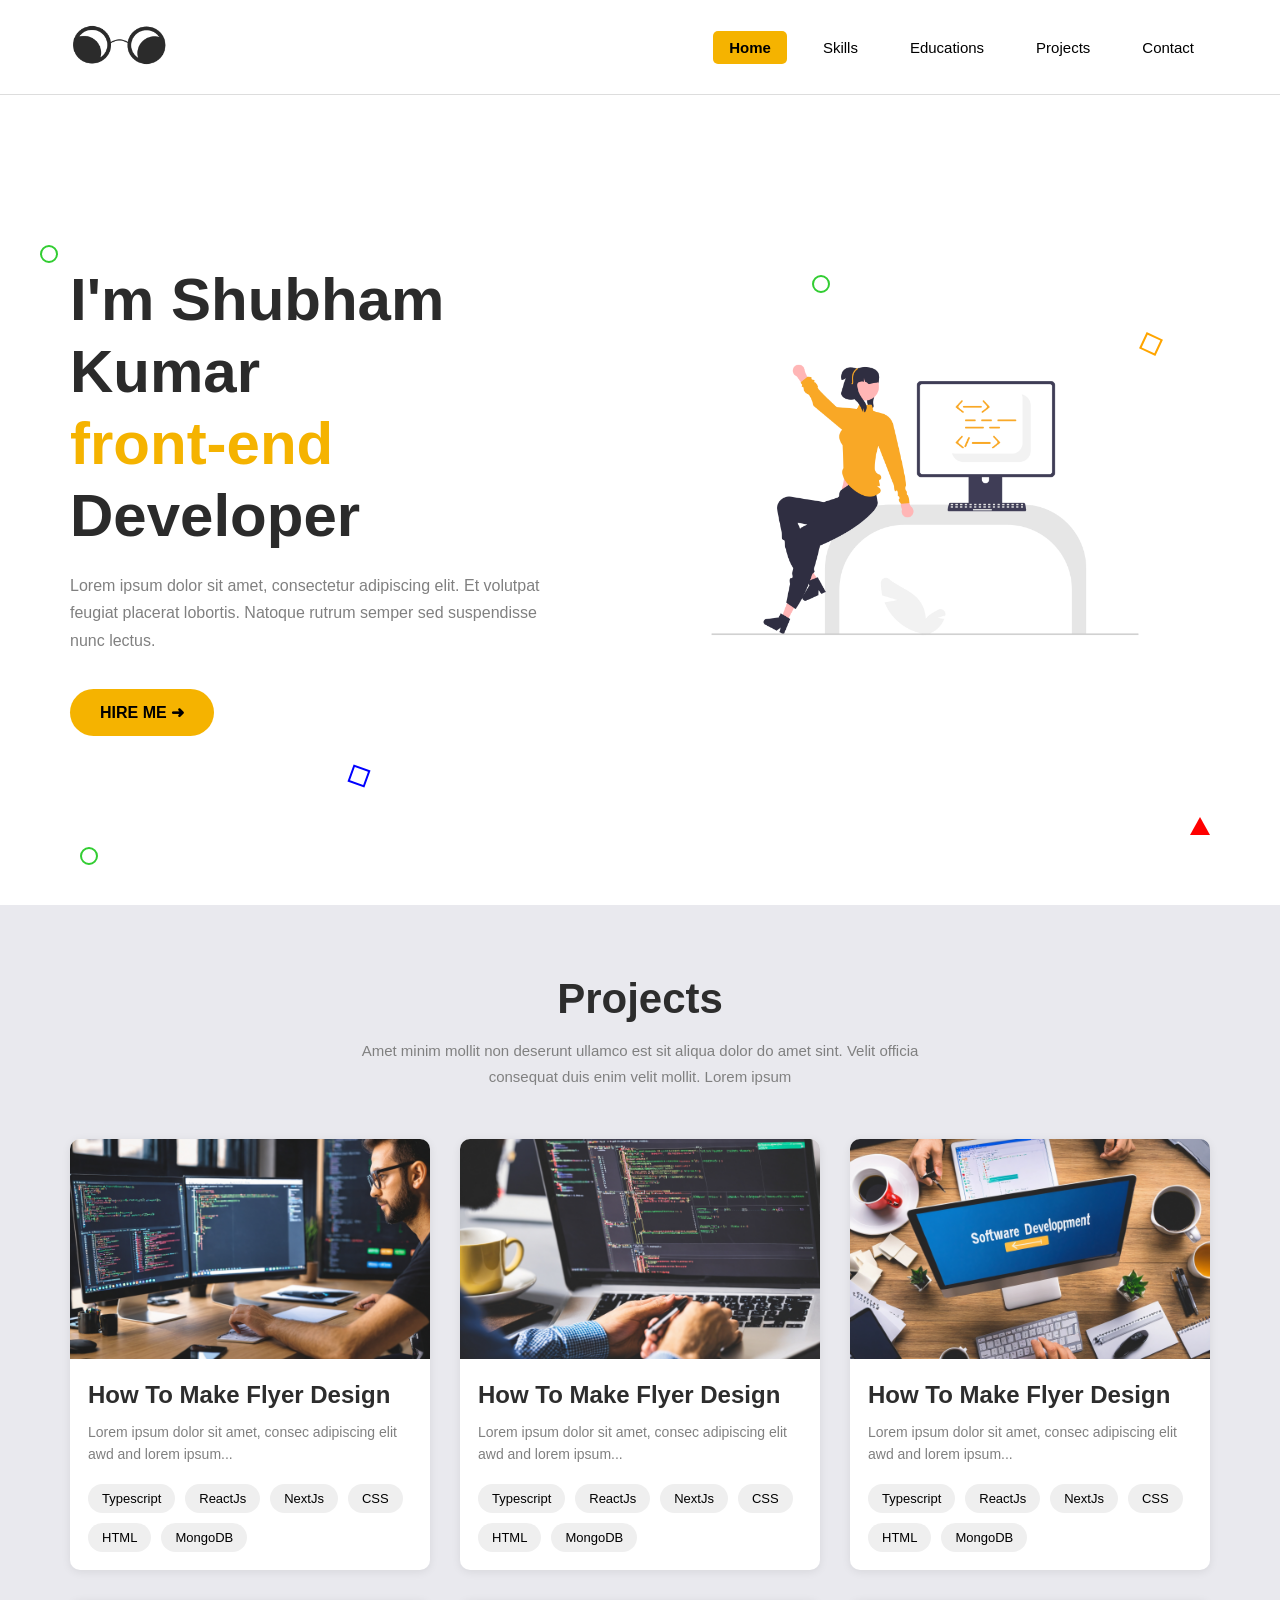
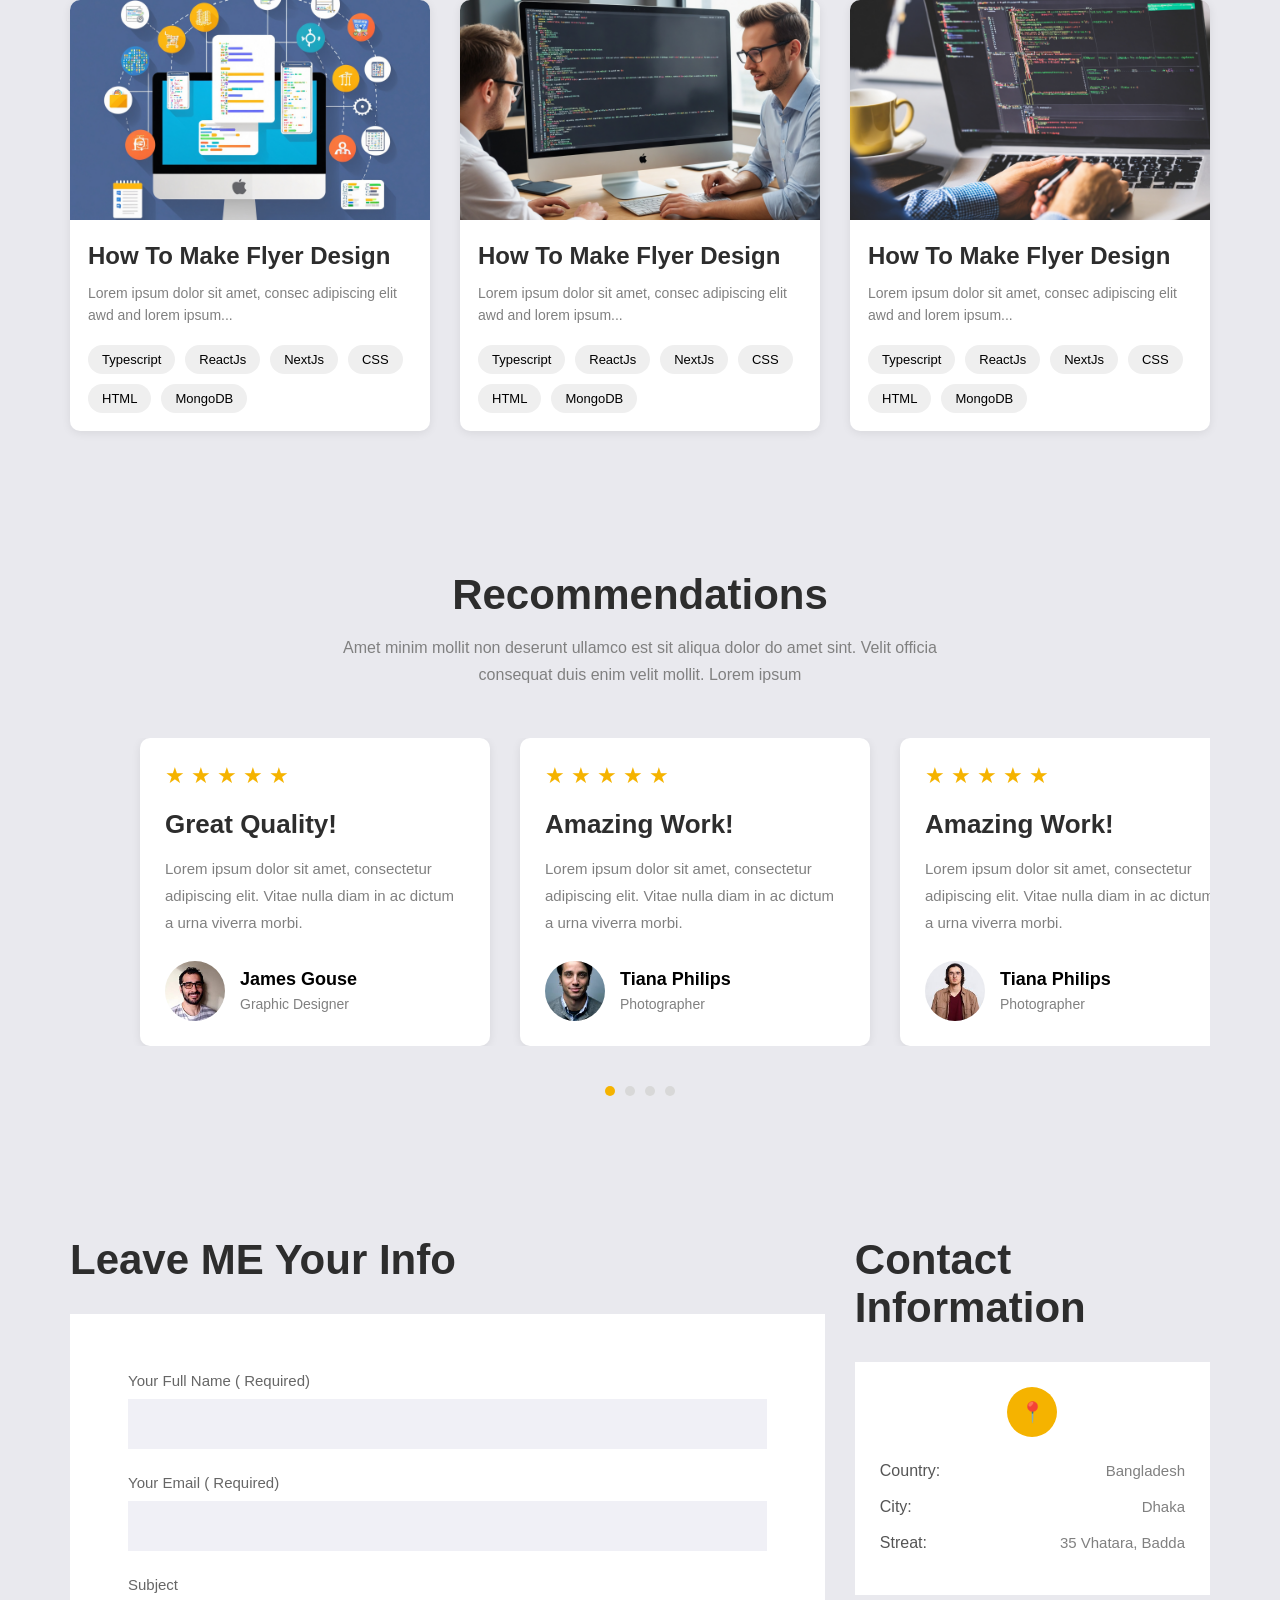
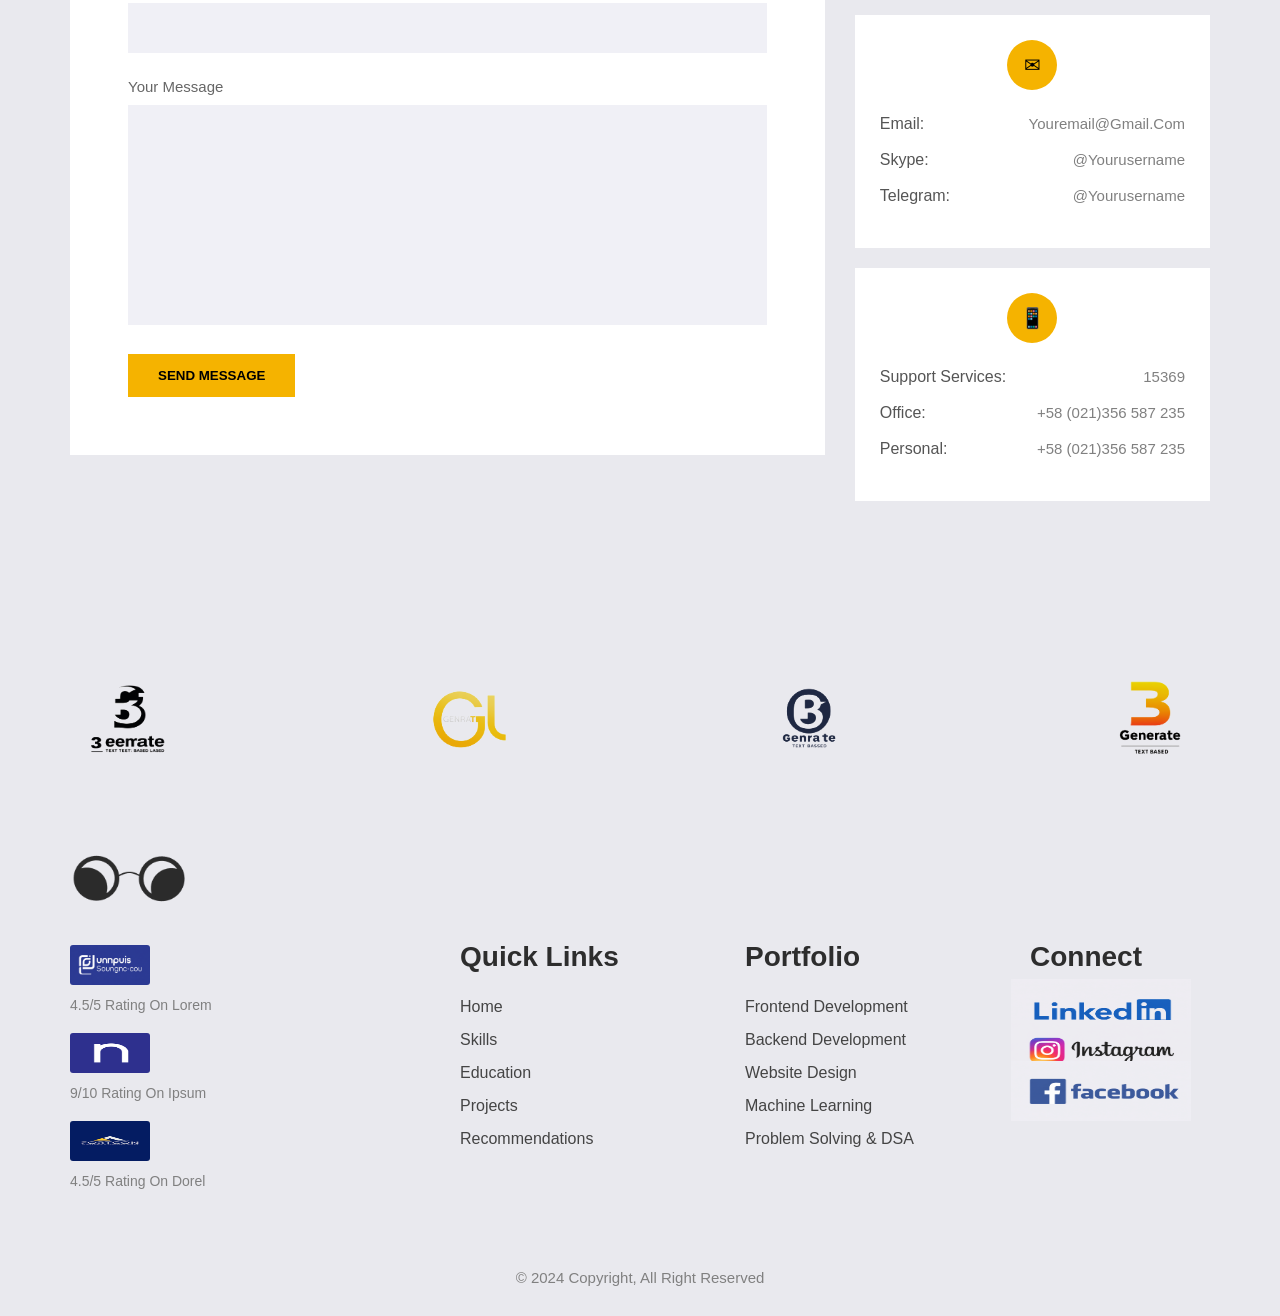
==== index.html @ bb049579 "This is the simple homepage" ====
<!DOCTYPE html>
<html lang="en">

<head>
  <meta charset="UTF-8">
  <meta name="viewport" content="width=device-width, initial-scale=1.0">
  <title>HomePage</title>
  <link rel="stylesheet" href="CSS/styles.css">
</head>

<body>


  <!-- NavBar Logo -->
  <nav>
    <div class="logo">
      <img class="logo-img" src="assets/icons/icons1.png" alt="logo">
    </div>

    <ul class="nav-links">
      <li class="active">Home</li>
      <li>Skills</li>
      <li>Educations</li>
      <li>Projects</li>
      <li>Contact</li>
    </ul>
  </nav>

  <!-- Hero Section with image -->

  <section class="hero">
    <div class="circle c1"></div>
    <div class="circle c2"></div>
    <div class="circle c3"></div>
    <div class="square s1"></div>
    <div class="triangle t1"></div>
    <div class="yellow-square y1"></div>

    <div class="hero-text">
      <h1>I'm Shubham Kumar <br>
        <span>front-end</span> Developer
      </h1>


      <p>
        Lorem ipsum dolor sit amet, consectetur adipiscing elit.
        Et volutpat feugiat placerat lobortis.
        Natoque rutrum semper sed suspendisse nunc lectus.
      </p>

      <button class="btn">
        HIRE ME ➜
      </button>
    </div>
    <div class="hero-image">

      <img src="assets/images/hero1.png" alt="developer image">

    </div>



  </section>

  <!-- Project card section -->

  <section class="projects-section">

    <!-- heading -->

    <div class="project-heading">

      <h1>Projects</h1>

      <p>
        Amet minim mollit non deserunt ullamco est sit aliqua dolor do amet sint.
        Velit officia consequat duis enim velit mollit. Lorem ipsum
      </p>

    </div>

    <!-- project cards -->

    <div class="projects-container">

      <!-- card 1 -->

      <div class="project-card">

        <img src="assets/images/image2.jpg" alt="project image">

        <div class="project-content">

          <h3>How To Make Flyer Design</h3>

          <p>
            Lorem ipsum dolor sit amet, consec adipiscing elit
            awd and lorem ipsum...
          </p>

          <div class="tech-tags">

            <span>Typescript</span>
            <span>ReactJs</span>
            <span>NextJs</span>
            <span>CSS</span>
            <span>HTML</span>
            <span>MongoDB</span>

          </div>

        </div>

      </div>

      <!-- card 2 -->

      <div class="project-card">

        <img src="assets/images/image3.jpg" alt="project image">

        <div class="project-content">

          <h3>How To Make Flyer Design</h3>

          <p>
            Lorem ipsum dolor sit amet, consec adipiscing elit
            awd and lorem ipsum...
          </p>

          <div class="tech-tags">

            <span>Typescript</span>
            <span>ReactJs</span>
            <span>NextJs</span>
            <span>CSS</span>
            <span>HTML</span>
            <span>MongoDB</span>

          </div>

        </div>

      </div>

      <!-- card 3 -->

      <div class="project-card">

        <img src="assets/images/image4.jpg" alt="project image">

        <div class="project-content">

          <h3>How To Make Flyer Design</h3>

          <p>
            Lorem ipsum dolor sit amet, consec adipiscing elit
            awd and lorem ipsum...
          </p>

          <div class="tech-tags">

            <span>Typescript</span>
            <span>ReactJs</span>
            <span>NextJs</span>
            <span>CSS</span>
            <span>HTML</span>
            <span>MongoDB</span>

          </div>

        </div>

      </div>

      <!-- card 4 -->

      <div class="project-card">

        <img src="assets/images/image5.jpg" alt="project image">

        <div class="project-content">

          <h3>How To Make Flyer Design</h3>

          <p>
            Lorem ipsum dolor sit amet, consec adipiscing elit
            awd and lorem ipsum...
          </p>

          <div class="tech-tags">

            <span>Typescript</span>
            <span>ReactJs</span>
            <span>NextJs</span>
            <span>CSS</span>
            <span>HTML</span>
            <span>MongoDB</span>

          </div>

        </div>

      </div>

      <!-- card 5 -->

      <div class="project-card">

        <img src="assets/images/imgae1.jpg" alt="project image">

        <div class="project-content">

          <h3>How To Make Flyer Design</h3>

          <p>
            Lorem ipsum dolor sit amet, consec adipiscing elit
            awd and lorem ipsum...
          </p>

          <div class="tech-tags">

            <span>Typescript</span>
            <span>ReactJs</span>
            <span>NextJs</span>
            <span>CSS</span>
            <span>HTML</span>
            <span>MongoDB</span>

          </div>

        </div>

      </div>

      <!-- card 6 -->

      <div class="project-card">

        <img src="assets/images/image3.jpg" alt="project image">

        <div class="project-content">

          <h3>How To Make Flyer Design</h3>

          <p>
            Lorem ipsum dolor sit amet, consec adipiscing elit
            awd and lorem ipsum...
          </p>

          <div class="tech-tags">

            <span>Typescript</span>
            <span>ReactJs</span>
            <span>NextJs</span>
            <span>CSS</span>
            <span>HTML</span>
            <span>MongoDB</span>

          </div>

        </div>

      </div>

    </div>

  </section>

  <!-- FeedBack section -->

  <section class="projects-section">

    <!-- heading -->

    <div class="recommend-heading">

      <h1>Recommendations</h1>

      <p>
        Amet minim mollit non deserunt ullamco est sit aliqua dolor do amet
        sint. Velit officia consequat duis enim velit mollit. Lorem ipsum
      </p>

    </div>

    <!-- slider -->

    <div class="slider">

      <div class="slider-track">

        <!-- card 1 -->

        <div class="recommend-card">

          <div class="stars">
            ★ ★ ★ ★ ★
          </div>

          <h3>Great Quality!</h3>

          <p>
            Lorem ipsum dolor sit amet, consectetur adipiscing elit.
            Vitae nulla diam in ac dictum a urna viverra morbi.
          </p>

          <div class="profile">

            <img src="assets/images/user1.jpg" alt="user">

            <div>
              <h4>James Gouse</h4>
              <span>Graphic Designer</span>
            </div>

          </div>

        </div>

        <!-- card 2 -->

        <div class="recommend-card">

          <div class="stars">
            ★ ★ ★ ★ ★
          </div>

          <h3>Amazing Work!</h3>

          <p>
            Lorem ipsum dolor sit amet, consectetur adipiscing elit.
            Vitae nulla diam in ac dictum a urna viverra morbi.
          </p>

          <div class="profile">

            <img src="assets/images/user2.jpg" alt="user">

            <div>
              <h4>Tiana Philips</h4>
              <span>Photographer</span>
            </div>

          </div>

        </div>


        <div class="recommend-card">

          <div class="stars">
            ★ ★ ★ ★ ★
          </div>

          <h3>Amazing Work!</h3>

          <p>
            Lorem ipsum dolor sit amet, consectetur adipiscing elit.
            Vitae nulla diam in ac dictum a urna viverra morbi.
          </p>

          <div class="profile">

            <img src="assets/images/uawer4.jpg" alt="user">

            <div>
              <h4>Tiana Philips</h4>
              <span>Photographer</span>
            </div>

          </div>

        </div>

        <!-- card 3 -->

        <div class="recommend-card">

          <div class="stars">
            ★ ★ ★ ★ ★
          </div>

          <h3>Great Quality!</h3>

          <p>
            Lorem ipsum dolor sit amet, consectetur adipiscing elit.
            Vitae nulla diam in ac dictum a urna viverra morbi.
          </p>

          <div class="profile">

            <img src="assets/images/user3.jpg" alt="user">

            <div>
              <h4>Talan Westervelt</h4>
              <span>Business Man</span>
            </div>

          </div>

        </div>

        <!-- card 4 -->

        <div class="recommend-card">

          <div class="stars">
            ★ ★ ★ ★ ★
          </div>

          <h3>Awesome!</h3>

          <p>
            Lorem ipsum dolor sit amet, consectetur adipiscing elit.
            Vitae nulla diam in ac dictum a urna viverra morbi.
          </p>

          <div class="profile">

            <img src="assets/images/user5.jpg" alt="user">

            <div>
              <h4>Sarah Smith</h4>
              <span>UI Designer</span>
            </div>

          </div>

        </div>

      </div>

    </div>

    <!-- dots -->

    <div class="dots">

      <span class="dot active-dot"></span>
      <span class="dot"></span>
      <span class="dot"></span>
      <span class="dot"></span>

    </div>

  </section>

  <!-- Contect section -->

  <section class="contact-section">

    <!-- left Side form -->

    <div class="contact-left">

      <h1>Leave ME Your Info</h1>

      <div class="contact-form">
        <div class="input-box">

          <label>Your Full Name ( Required)</label>

          <input type="text">

        </div>

        <div class="input-box">

          <label>Your Email ( Required)</label>

          <input type="email">

        </div>

        <div class="input-box">

          <label>Subject</label>

          <input type="text">

        </div>

        <div class="input-box">

          <label>Your Message</label>

          <textarea></textarea>

        </div>

        <button class="send-btn">
          SEND MESSAGE
        </button>

      </div>

    </div>

    <!-- right info -->

    <div class="contact-right">

      <h1>Contact Information</h1>

      <!-- card 1 -->

      <div class="info-card">

        <div class="icon">
          📍
        </div>

        <div class="info-row">
          <span>Country:</span>
          <p>Bangladesh</p>
        </div>

        <div class="info-row">
          <span>City:</span>
          <p>Dhaka</p>
        </div>

        <div class="info-row">
          <span>Streat:</span>
          <p>35 Vhatara, Badda</p>
        </div>

      </div>

      <!-- card 2 -->

      <div class="info-card">

        <div class="icon">
          ✉
        </div>

        <div class="info-row">
          <span>Email:</span>
          <p>Youremail@Gmail.Com</p>
        </div>

        <div class="info-row">
          <span>Skype:</span>
          <p>@Yourusername</p>
        </div>

        <div class="info-row">
          <span>Telegram:</span>
          <p>@Yourusername</p>
        </div>

      </div>

      <!-- card 3 -->

      <div class="info-card">

        <div class="icon">
          📱
        </div>

        <div class="info-row">
          <span>Support Services:</span>
          <p>15369</p>
        </div>

        <div class="info-row">
          <span>Office:</span>
          <p>+58 (021)356 587 235</p>
        </div>

        <div class="info-row">
          <span>Personal:</span>
          <p>+58 (021)356 587 235</p>
        </div>

      </div>

    </div>

  </section>

  <!-- Footer fields -->

  <footer class="footer">

    <!-- top logos -->

    <div class="top-logos">

      <img src="assets/icons/icon3e.png" alt="logo">
      <img src="assets/icons/icongl.png" alt="logo">
      <img src="assets/icons/iconb.png" alt="logo">
      <img src="assets/icons/icon3.png" alt="logo">

    </div>

    <!-- footer main -->

    <div class="footer-main">

      <div class="footer-left">

        <img class="main-logo" src="assets/icons/icons1.png" alt="main logo">

        <div class="rating-box">

          <img src="assets/icons/iconu.png" alt="rating">

          <p>4.5/5 Rating On Lorem</p>

        </div>

        <div class="rating-box">

          <img src="assets/icons/iconn.png" alt="rating">

          <p>9/10 Rating On Ipsum</p>

        </div>

        <div class="rating-box">

          <img src="assets/icons/icon2.png" alt="rating">

          <p>4.5/5 Rating On Dorel</p>

        </div>

      </div>

      <div class="footer-links">

        <h2>Quick Links</h2>

        <ul>

          <li>Home</li>
          <li>Skills</li>
          <li>Education</li>
          <li>Projects</li>
          <li>Recommendations</li>

        </ul>

      </div>

      <div class="footer-links">

        <h2>Portfolio</h2>

        <ul>

          <li>Frontend Development</li>
          <li>Backend Development</li>
          <li>Website Design</li>
          <li>Machine Learning</li>
          <li>Problem Solving & DSA</li>

        </ul>

      </div>

      <div class="footer-links">

        <h2>Connect</h2>

        <ul class="social-links">

          <li>
            <a href="https://www.linkedin.com/" target="_blank">
              <img src="assets/icons/linkdln.png" alt="LinkedIn">
            </a>
          </li>

          <li>
            <a href="https://www.instagram.com/" target="_blank">
              <img src="assets/icons/instagram.png" alt="Instagram">
            </a>
          </li>

          <li>
            <a href="https://www.facebook.com/" target="_blank">
              <img src="assets/icons/facebook.png" alt="Facebook">
            </a>
          </li>

        </ul>

      </div>

    </div>

    <div class="copyright">

      <p>© 2024 Copyright, All Right Reserved</p>

    </div>

  </footer>

  <!-- Javascript link for nav-links and slider -->
  <script src="JavaScript/script.js"></script>

</body>

</html>
---- CSS/styles.css ----
/* Whole window */
* {
  margin: 0px;
  padding: 0px;
  box-sizing: border-box;
}

body {
  font-family: Arial, Helvetica, sans-serif;
  background: #f5f5f5;
  overflow-x: hidden;
}


/* for nabar */
nav {
  width: 100%;
  background: white;
  padding-top: 20px;
  padding-bottom: 20px;
  padding-left: 70px;
  padding-right: 70px;
  display: flex;
  justify-content: space-between;
  align-items: center;
  border-bottom: 1px solid #ddd;
  flex-wrap: wrap;
}

.logo-img {
  width: 100px;
  height: 50px;
  object-fit: contain;
}

.nav-links {
  display: flex;
  list-style: none;
  gap: 20px;
  flex-wrap: wrap;
}

.nav-links li {
  padding-top: 8px;
  padding-bottom: 8px;
  padding-left: 16px;
  padding-right: 16px;
  border-radius: 5px;
  cursor: pointer;
  font-size: 15px;
  transition: 0.2s;
}

.nav-links li:hover {
  background: #f5b300;
}

.nav-links .active {
  background: #f5b300;
  font-weight: bold;
}

/* Hero Section  */

.hero {
  width: 100%;
  min-height: 90vh;
  background: white;
  display: flex;
  justify-content: space-between;
  align-items: center;
  padding-top: 50px;
  padding-bottom: 50px;
  padding-left: 70px;
  padding-right: 70px;
  position: relative;
  overflow: hidden;
}

/* hero left side */
.hero-text {
  width: 50%;
}

.hero-text h1 {
  font-size: 60px;
  line-height: 1.2;
  margin-bottom: 20px;
  color: #2b2b2b;
}

.hero-text span {
  color: #f5b300;
}

.hero-text p {
  color: gray;
  line-height: 1.7;
  width: 85%;
  margin-bottom: 35px;
}

.btn {
  padding-top: 14px;
  padding-bottom: 14px;
  padding-left: 30px;
  padding-right: 30px;
  border: none;
  background: #f5b300;
  border-radius: 30px;
  font-size: 16px;
  font-weight: bold;
  cursor: pointer;
  transition: 0.2s;
}

.btn:hover {
  background: #e0a000;
}

/* hero right side image */
.hero-image {
  width: 50%;
  display: flex;
  justify-content: center;
  align-items: center;
}

.hero-image img {
  width: 100%;
  max-width: 650px;
  height: auto;
}

/* for square and circle */

.circle {
  position: absolute;
  width: 18px;
  height: 18px;
  border: 2px solid limegreen;
  border-radius: 50%;
}

.square {
  position: absolute;
  width: 18px;
  height: 18px;
  border: 2px solid blue;
  transform: rotate(20deg);
}

.triangle {
  position: absolute;
  width: 0;
  height: 0;
  border-left: 10px solid transparent;
  border-right: 10px solid transparent;
  border-bottom: 18px solid red;
}

.yellow-square {
  position: absolute;
  width: 18px;
  height: 18px;
  border: 2px solid orange;
  transform: rotate(25deg);
}

/* positions of circle and square */
.c1 {
  top: 150px;
  left: 40px;
}

.c2 {
  top: 180px;
  right: 450px;
}

.c3 {
  bottom: 40px;
  left: 80px;
}

.s1 {
  bottom: 120px;
  left: 350px;
}

.t1 {
  bottom: 70px;
  right: 70px;
}

.y1 {
  top: 240px;
  right: 120px;
}

/* ======================================== */
/* responsive - yaar yeh bohot time laga */
/* chhote screen pe sab bigad raha tha */
/* ======================================== */

@media(max-width:950px) {
  nav {
    padding: 20px 30px;
  }

  .logo {
    width: 100%;
    text-align: center;
    margin-bottom: 15px;
  }

  .nav-links {
    width: 100%;
    justify-content: center;
  }

  .hero {
    flex-direction: column;
    text-align: center;
    padding: 40px 20px;
  }

  .hero-text {
    width: 100%;
  }

  .hero-image {
    width: 100%;
    margin-top: 40px;
  }

  .hero-text h1 {
    font-size: 42px;
  }

  .hero-text p {
    width: 100%;
  }

  .hero-image img {
    max-width: 500px;
  }

  .c2 {
    right: 50px;
  }

  .s1 {
    left: 50px;
  }
}

@media(max-width:600px) {
  .nav-links {
    gap: 10px;
  }

  .nav-links li {
    font-size: 13px;
    padding: 6px 10px;
  }

  .hero-text h1 {
    font-size: 32px;
  }

  .btn {
    padding: 12px 22px;
    font-size: 14px;
  }

  .hero-image img {
    max-width: 100%;
  }

  .circle,
  .square,
  .triangle,
  .yellow-square {
    opacity: 0.5;
  }
}


/* projects section - cards wala hissa */

.projects-section {
  width: 100%;
  background: #e9e9ee;
  padding-top: 70px;
  padding-bottom: 70px;
  padding-left: 70px;
  padding-right: 70px;
}

.project-heading {
  text-align: center;
  margin-bottom: 50px;
}

.project-heading h1 {
  font-size: 42px;
  color: #2d2d2d;
  margin-bottom: 15px;
}

.project-heading p {
  width: 55%;
  margin-left: auto;
  margin-right: auto;
  color: gray;
  line-height: 1.7;
  font-size: 15px;
}

.projects-container {
  width: 100%;
  display: grid;
  grid-template-columns: repeat(3, 1fr);
  gap: 30px;
}

.project-card {
  background: white;
  border-radius: 10px;
  overflow: hidden;
  box-shadow: 0 2px 10px rgba(0, 0, 0, 0.08);
  transition: 0.2s;
}

.project-card:hover {
  transform: translateY(-5px);
}

.project-card img {
  width: 100%;
  height: 220px;
  object-fit: cover;
}

.project-content {
  padding: 18px;
}

.project-content h3 {
  font-size: 24px;
  margin-bottom: 12px;
  color: #2d2d2d;
}

.project-content p {
  color: gray;
  line-height: 1.6;
  font-size: 14px;
  margin-bottom: 18px;
}

.tech-tags {
  display: flex;
  flex-wrap: wrap;
  gap: 10px;
}

.tech-tags span {
  background: #efefef;
  padding: 7px 14px;
  border-radius: 20px;
  font-size: 13px;
}

/* projects responsive for  small devices */
@media(max-width:1000px) {
  .projects-container {
    grid-template-columns: repeat(2, 1fr);
  }

  .project-heading p {
    width: 80%;
  }
}

@media(max-width:700px) {
  .projects-section {
    padding: 50px 20px;
  }

  .projects-container {
    grid-template-columns: 1fr;
  }

  .project-heading h1 {
    font-size: 34px;
  }

  .project-heading p {
    width: 100%;
    font-size: 14px;
  }
}


/* feedback slider */


.recommend-section {
  width: 100%;
  background: #f5f5f5;
  padding-top: 70px;
  padding-bottom: 70px;
  overflow: hidden;
}

.recommend-heading {
  text-align: center;
  margin-bottom: 50px;
}

.recommend-heading h1 {
  font-size: 42px;
  margin-bottom: 15px;
  color: #2d2d2d;
}

.recommend-heading p {
  width: 55%;
  margin-left: auto;
  margin-right: auto;
  color: gray;
  line-height: 1.7;
}

.slider {
  width: 100%;
  overflow: hidden;
  position: relative;
}

.slider-track {
  display: flex;
  gap: 30px;
  transition: 0.5s;
  padding-left: 70px;
  padding-right: 70px;
}

.recommend-card {
  min-width: 350px;
  background: white;
  padding: 25px;
  border-radius: 10px;
  box-shadow: 0 2px 10px rgba(0, 0, 0, 0.08);
}

.stars {
  color: #f5b300;
  font-size: 22px;
  margin-bottom: 20px;
}

.recommend-card h3 {
  font-size: 26px;
  margin-bottom: 15px;
  color: #2d2d2d;
}

.recommend-card p {
  color: gray;
  line-height: 1.8;
  margin-bottom: 25px;
  font-size: 15px;
}

.profile {
  display: flex;
  align-items: center;
  gap: 15px;
}

.profile img {
  width: 60px;
  height: 60px;
  border-radius: 50%;
  object-fit: cover;
}

.profile h4 {
  margin-bottom: 5px;
  font-size: 18px;
}

.profile span {
  color: gray;
  font-size: 14px;
}

.dots {
  margin-top: 40px;
  display: flex;
  justify-content: center;
  gap: 10px;
}

.dot {
  width: 10px;
  height: 10px;
  border-radius: 50%;
  background: #d8d8d8;
  cursor: pointer;
}

.active-dot {
  background: #f5b300;
}

@media(max-width:900px) {
  .recommend-heading p {
    width: 80%;
  }

  .recommend-card {
    min-width: 300px;
  }
}

@media(max-width:600px) {
  .recommend-heading h1 {
    font-size: 32px;
  }

  .recommend-heading p {
    width: 90%;
    font-size: 14px;
  }

  .slider-track {
    padding-left: 20px;
    padding-right: 20px;
  }

  .recommend-card {
    min-width: 100%;
  }
}


/* contact section - form and info both */


.contact-section {
  width: 100%;
  background: #e9e9ee;
  padding: 70px;
  display: flex;
  justify-content: space-between;
  gap: 30px;
}

.contact-left {
  width: 68%;
}

.contact-left h1 {
  font-size: 42px;
  margin-bottom: 30px;
  color: #2d2d2d;
}

.contact-form {
  background: white;
  padding: 58px;
}

.input-box {
  margin-bottom: 25px;
}

.input-box label {
  display: block;
  margin-bottom: 10px;
  color: #666;
  font-size: 15px;
}

.input-box input {
  width: 100%;
  height: 50px;
  border: none;
  background: #f0f0f6;
  padding: 10px;
  outline: none;
  font-size: 15px;
}

.input-box textarea {
  width: 100%;
  height: 220px;
  border: none;
  background: #f0f0f6;
  padding: 15px;
  resize: none;
  outline: none;
  font-size: 15px;
}

.send-btn {
  background: #f5b300;
  border: none;
  padding: 14px 30px;
  font-weight: bold;
  cursor: pointer;
  transition: 0.2s;
}

.send-btn:hover {
  background: #e0a000;
}

.contact-right {
  width: 32%;
}

.contact-right h1 {
  font-size: 42px;
  margin-bottom: 30px;
  color: #2d2d2d;
}

.info-card {
  background: white;
  padding: 25px;
  margin-bottom: 20px;
}

.icon {
  width: 50px;
  height: 50px;
  background: #f5b300;
  border-radius: 50%;
  display: flex;
  justify-content: center;
  align-items: center;
  margin-left: auto;
  margin-right: auto;
  margin-bottom: 25px;
  font-size: 20px;
}

.info-row {
  display: flex;
  justify-content: space-between;
  margin-bottom: 18px;
}

.info-row span {
  color: #555;
  font-size: 16px;
}

.info-row p {
  color: gray;
  font-size: 15px;
}

@media(max-width:1000px) {
  .contact-section {
    flex-direction: column;
  }

  .contact-left {
    width: 100%;
  }

  .contact-right {
    width: 100%;
  }
}

@media(max-width:700px) {
  .contact-section {
    padding: 40px 20px;
  }

  .contact-left h1,
  .contact-right h1 {
    font-size: 32px;
  }

  .contact-form {
    padding: 20px;
  }

  .info-card {
    padding: 20px;
  }

  .info-row {
    flex-direction: column;
    gap: 5px;
  }
}


/* footer */


.footer {
  width: 100%;
  background: #e9e9ee;
  padding-top: 70px;
  padding-bottom: 30px;
  padding-left: 70px;
  padding-right: 70px;
}

.top-logos {
  width: 100%;
  display: flex;
  justify-content: space-between;
  align-items: center;
  flex-wrap: wrap;
  gap: 20px;
  margin-bottom: 70px;
}

.top-logos img {
  width: 120px;
  object-fit: contain;
  mix-blend-mode: darken;
}

.footer-main {
  width: 100%;
  display: flex;
  justify-content: space-between;
  gap: 40px;
  flex-wrap: wrap;
}

.footer-left {
  width: 25%;
  min-width: 220px;
}

.main-logo {
  width: 120px;
  margin-bottom: 35px;
}

.rating-box {
  margin-bottom: 20px;
}

.rating-box img {
  width: 80px;
  height: 40px;
  border-radius: 3px;
  margin-bottom: 8px;
}

.rating-box p {
  color: gray;
  font-size: 14px;
}

.footer-links {
  margin-top: 90px;
  min-width: 180px;
}

.footer-links h2 {
  margin-bottom: 25px;
  color: #2d2d2d;
  font-size: 28px;
}

.footer-links ul {
  list-style: none;
}

.footer-links ul li {
  margin-bottom: 15px;
  color: #444;
  cursor: pointer;
  transition: 0.2s;
}

.footer-links ul li:hover {
  color: #f5b300;
}

.copyright {
  text-align: center;
  margin-top: 60px;
}

.copyright p {
  color: gray;
  font-size: 15px;
}

.social-links {
  list-style: none;
  padding: 0;
}

.social-links img {
  width: 180px;
  height: 60px;
  margin: -0.5cm;
  background: transparent;
}

@media(max-width:1000px) {
  .footer-main {
    gap: 50px;
  }

  .footer-left {
    width: 100%;
  }
}

@media(max-width:700px) {
  .footer {
    padding: 50px 20px 20px 20px;
  }

  .top-logos {
    justify-content: center;
    margin-bottom: 50px;
  }

  .footer-main {
    flex-direction: column;
    gap: 35px;
  }

  .footer-links h2 {
    font-size: 24px;
    margin-bottom: 18px;
  }

  .copyright {
    margin-top: 40px;
  }
}
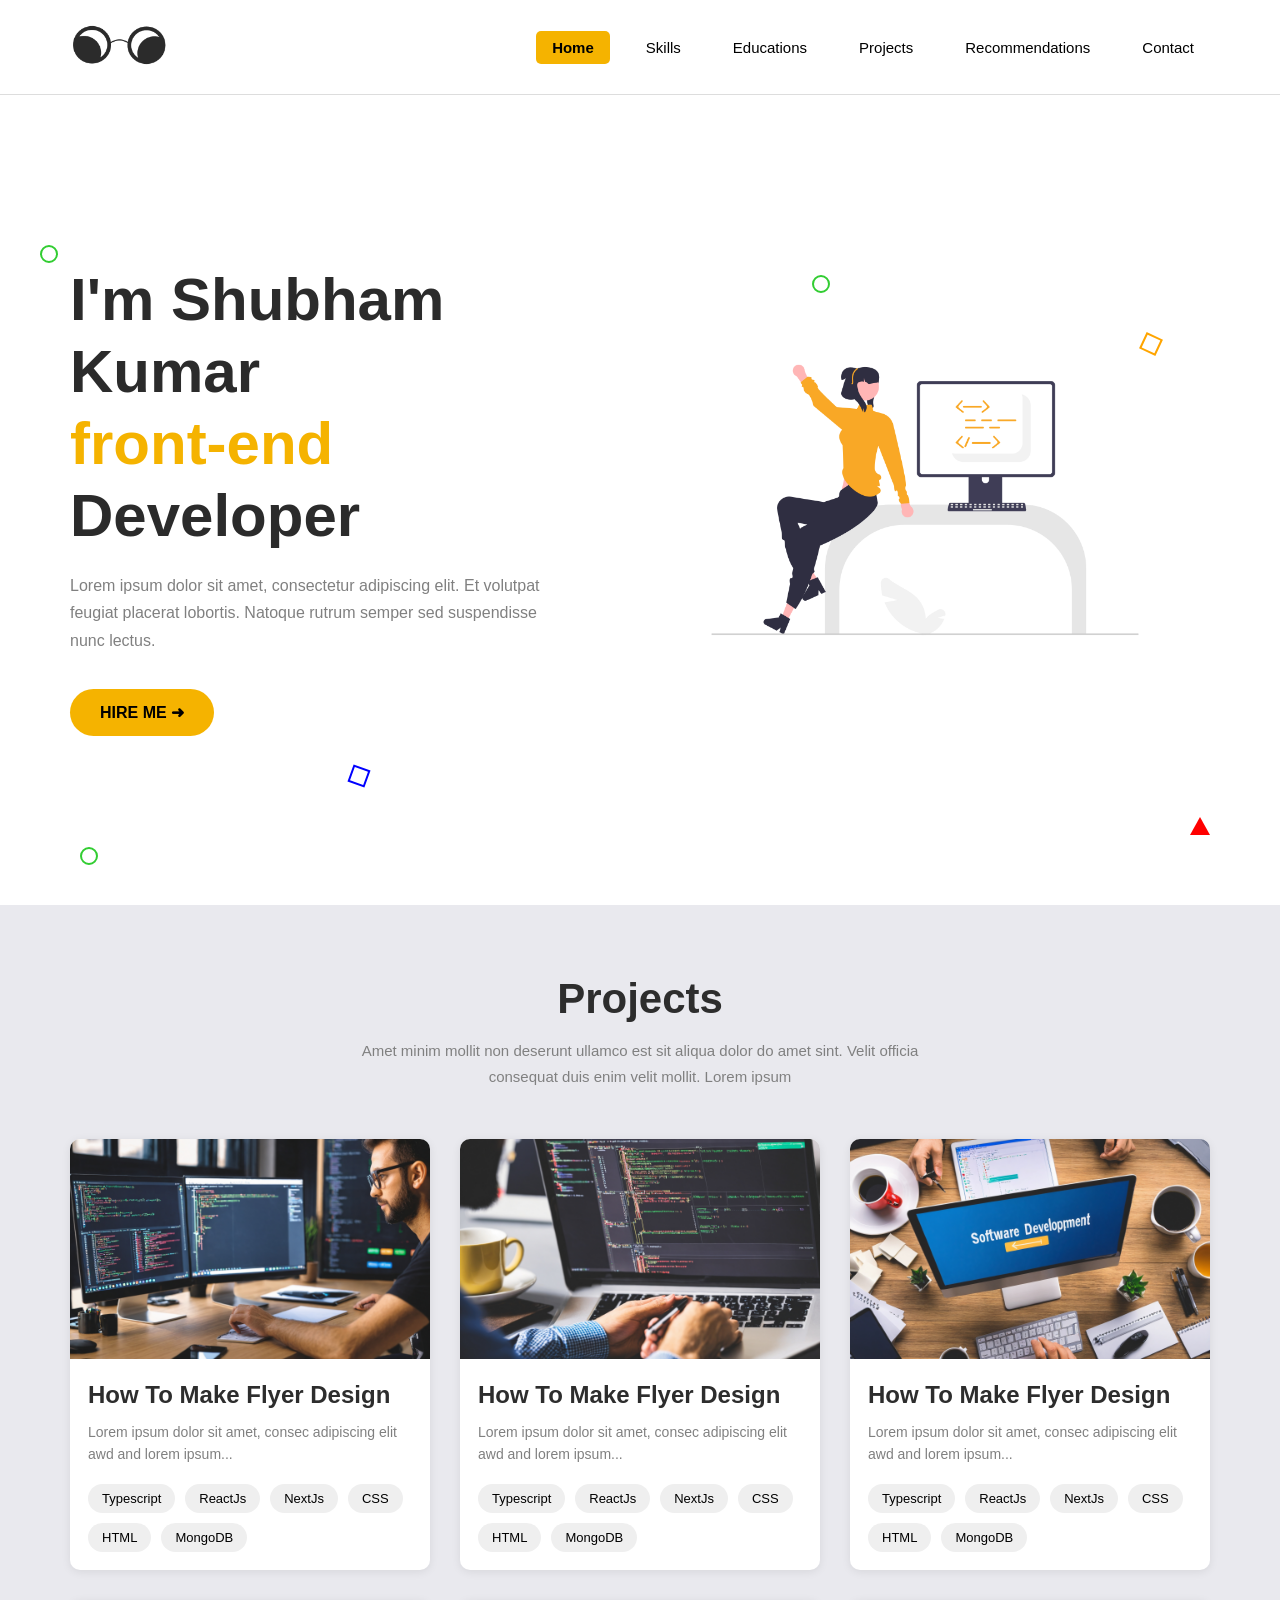
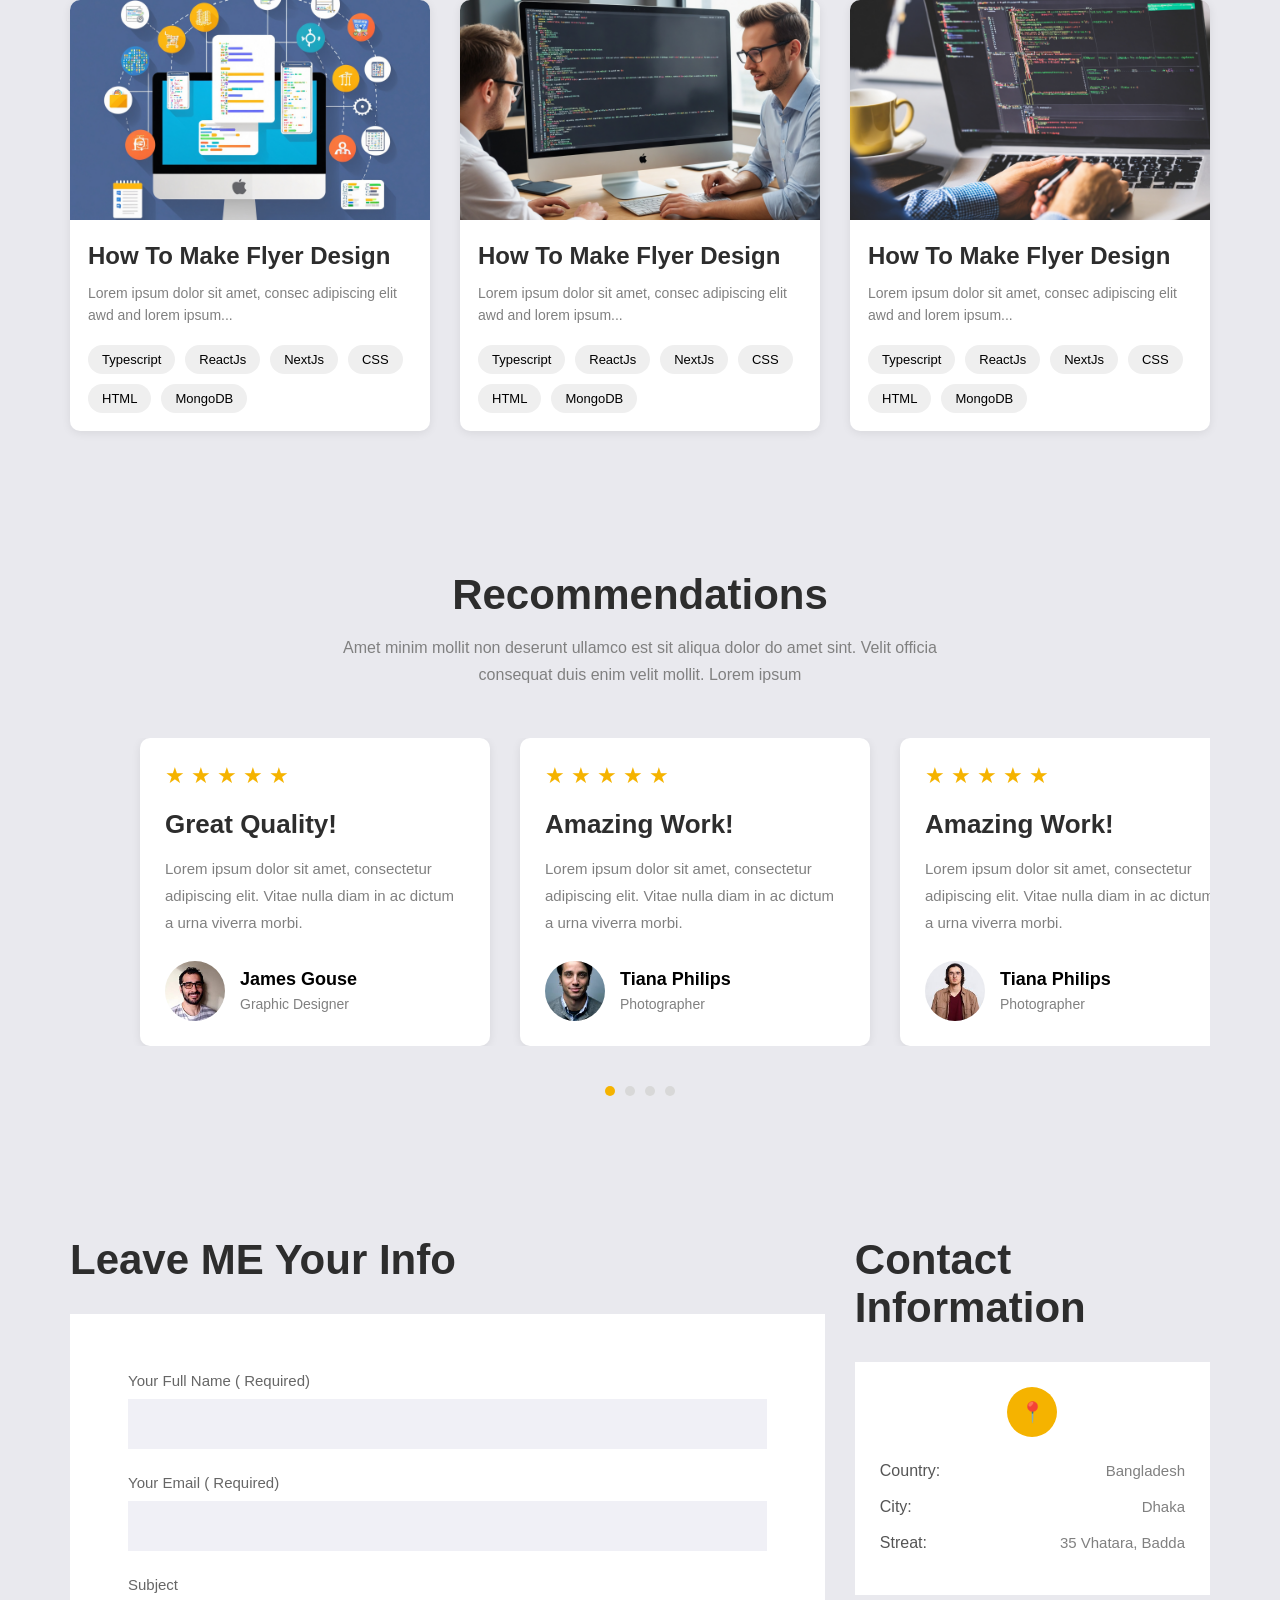
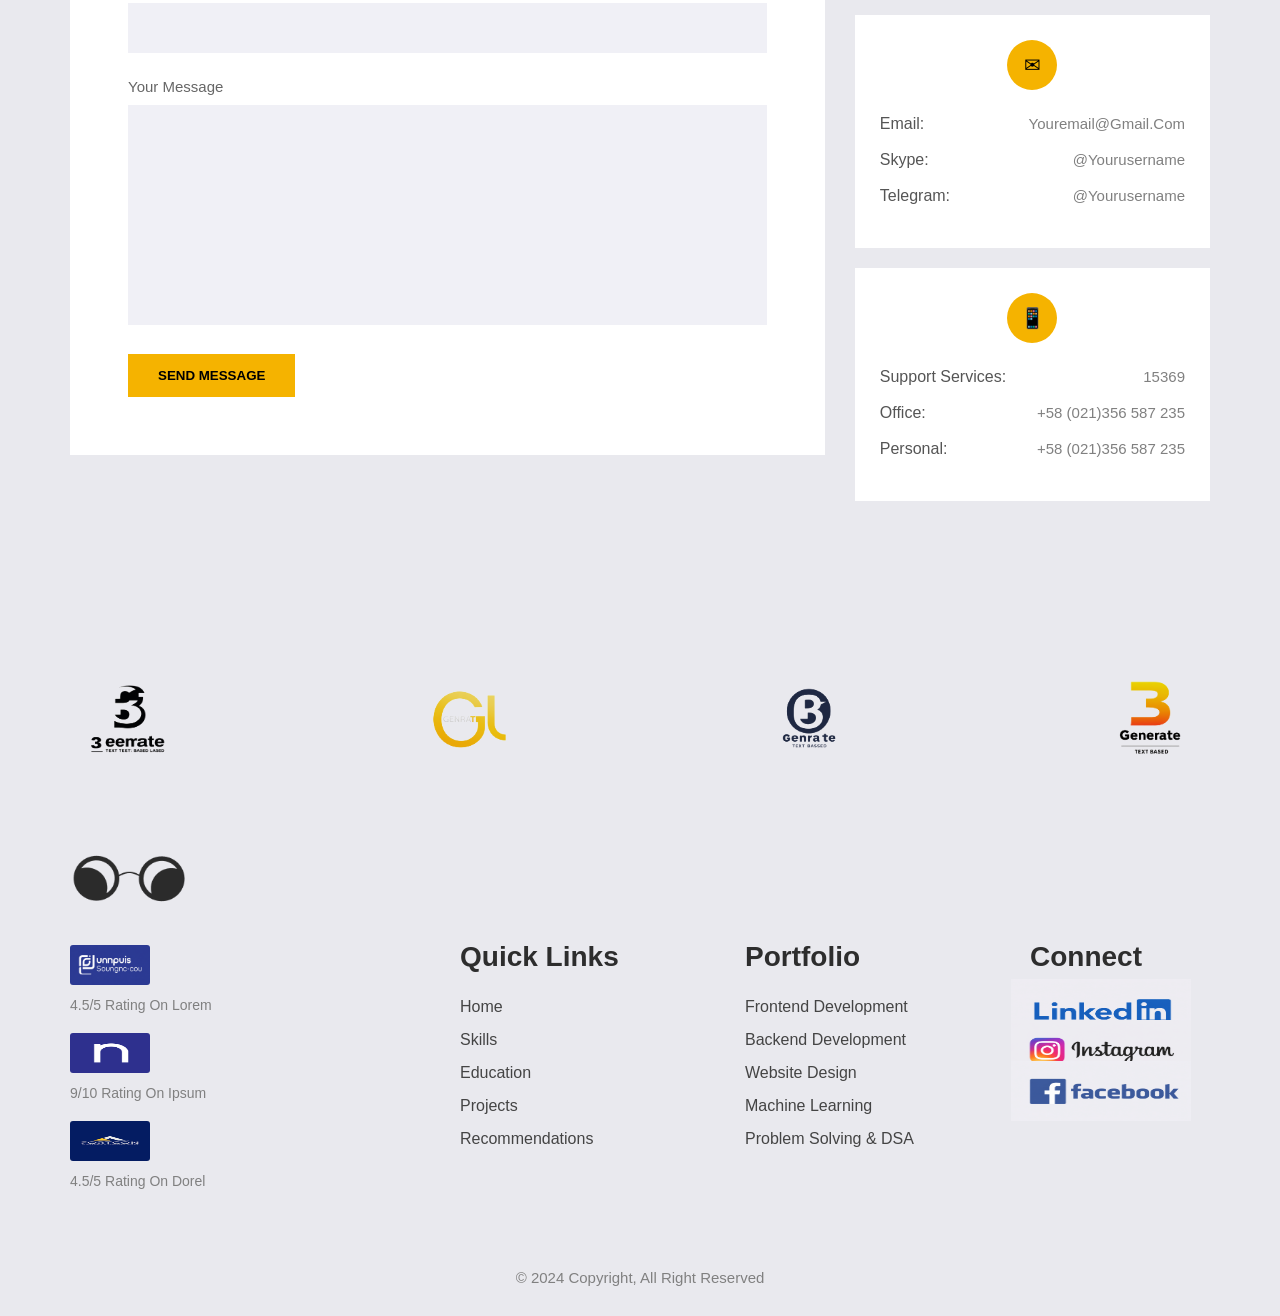
==== commit f1250e4c: "Changes css" ====
--- a/index.html
+++ b/index.html
@@ -17,18 +17,24 @@
       <img class="logo-img" src="assets/icons/icons1.png" alt="logo">
     </div>
 
-    <ul class="nav-links">
-      <li class="active">Home</li>
-      <li>Skills</li>
-      <li>Educations</li>
-      <li>Projects</li>
-      <li>Contact</li>
+    <div class="menu-toggle" id="menu-toggle">
+      ☰
+    </div>
+
+
+    <ul class="nav-links" id="nav-links">
+      <li class="active"><a href="#home">Home</a></li>
+      <li><a href="#skills">Skills</a></li>
+      <li><a href="#education">Educations</a></li>
+      <li><a href="#projects">Projects</a></li>
+      <li><a href="#recommendations">Recommendations</a></li>
+      <li><a href="#contact">Contact</a></li>
     </ul>
   </nav>
 
   <!-- Hero Section with image -->
 
-  <section class="hero">
+  <section class="hero" id="home">
     <div class="circle c1"></div>
     <div class="circle c2"></div>
     <div class="circle c3"></div>
@@ -64,7 +70,7 @@
 
   <!-- Project card section -->
 
-  <section class="projects-section">
+  <section class="projects-section" id="projects">
 
     <!-- heading -->
 
@@ -269,7 +275,7 @@
 
   <!-- FeedBack section -->
 
-  <section class="projects-section">
+  <section class="projects-section" id="recommendations">
 
     <!-- heading -->
 
@@ -448,7 +454,7 @@
 
   <!-- Contect section -->
 
-  <section class="contact-section">
+  <section class="contact-section" id="contact">
 
     <!-- left Side form -->
 
--- a/CSS/styles.css
+++ b/CSS/styles.css
@@ -11,20 +11,20 @@
   overflow-x: hidden;
 }
 
-
-/* for nabar */
+html {
+  scroll-behavior: smooth;
+}
+
 nav {
   width: 100%;
   background: white;
-  padding-top: 20px;
-  padding-bottom: 20px;
-  padding-left: 70px;
-  padding-right: 70px;
+  padding: 20px 70px;
   display: flex;
   justify-content: space-between;
   align-items: center;
   border-bottom: 1px solid #ddd;
   flex-wrap: wrap;
+  position: relative;
 }
 
 .logo-img {
@@ -37,23 +37,32 @@
   display: flex;
   list-style: none;
   gap: 20px;
-  flex-wrap: wrap;
-}
+}
+
+/* li styling */
 
 .nav-links li {
-  padding-top: 8px;
-  padding-bottom: 8px;
-  padding-left: 16px;
-  padding-right: 16px;
   border-radius: 5px;
-  cursor: pointer;
+  transition: 0.2s;
+}
+
+/* anchor styling */
+
+.nav-links li a {
+  text-decoration: none;
+  color: black;
+  display: block;
+  padding: 8px 16px;
   font-size: 15px;
-  transition: 0.2s;
-}
+}
+
+/* hover */
 
 .nav-links li:hover {
   background: #f5b300;
 }
+
+/* active */
 
 .nav-links .active {
   background: #f5b300;
@@ -132,6 +141,12 @@
   height: auto;
 }
 
+.menu-toggle {
+  display: none;
+  font-size: 28px;
+  cursor: pointer;
+}
+
 /* for square and circle */
 
 .circle {
@@ -198,12 +213,7 @@
   right: 120px;
 }
 
-/* ======================================== */
-/* responsive - yaar yeh bohot time laga */
-/* chhote screen pe sab bigad raha tha */
-/* ======================================== */
-
-@media(max-width:950px) {
+@media (max-width: 950px) {
   nav {
     padding: 20px 30px;
   }
@@ -255,14 +265,54 @@
   }
 }
 
-@media(max-width:600px) {
+@media (max-width: 600px) {
+
+  nav {
+    padding: 20px;
+  }
+
+  .logo {
+    width: auto;
+    margin-bottom: 0;
+  }
+
+  /* show hamburger */
+
+  .menu-toggle {
+    display: block;
+  }
+
+  /* mobile menu */
+
   .nav-links {
-    gap: 10px;
+    display: none;
+    flex-direction: column;
+    width: 100%;
+    background: white;
+    position: absolute;
+    top: 80px;
+    left: 0;
+    z-index: 1000;
+    border-top: 1px solid #ddd;
+    padding: 10px 0;
+    gap: 0;
+  }
+
+  /* open menu */
+
+  .nav-links.active {
+    display: flex;
   }
 
   .nav-links li {
-    font-size: 13px;
-    padding: 6px 10px;
+    width: 100%;
+    text-align: center;
+    border-radius: 0;
+  }
+
+  .nav-links li a {
+    width: 100%;
+    padding: 14px 0;
   }
 
   .hero-text h1 {
@@ -285,7 +335,6 @@
     opacity: 0.5;
   }
 }
-
 
 /* projects section - cards wala hissa */
 
@@ -374,7 +423,7 @@
 }
 
 /* projects responsive for  small devices */
-@media(max-width:1000px) {
+@media (max-width: 1000px) {
   .projects-container {
     grid-template-columns: repeat(2, 1fr);
   }
@@ -384,7 +433,7 @@
   }
 }
 
-@media(max-width:700px) {
+@media (max-width: 700px) {
   .projects-section {
     padding: 50px 20px;
   }
@@ -403,9 +452,7 @@
   }
 }
 
-
 /* feedback slider */
-
 
 .recommend-section {
   width: 100%;
@@ -517,7 +564,7 @@
   background: #f5b300;
 }
 
-@media(max-width:900px) {
+@media (max-width: 900px) {
   .recommend-heading p {
     width: 80%;
   }
@@ -527,7 +574,7 @@
   }
 }
 
-@media(max-width:600px) {
+@media (max-width: 600px) {
   .recommend-heading h1 {
     font-size: 32px;
   }
@@ -547,9 +594,7 @@
   }
 }
 
-
 /* contact section - form and info both */
-
 
 .contact-section {
   width: 100%;
@@ -666,7 +711,7 @@
   font-size: 15px;
 }
 
-@media(max-width:1000px) {
+@media (max-width: 1000px) {
   .contact-section {
     flex-direction: column;
   }
@@ -680,7 +725,7 @@
   }
 }
 
-@media(max-width:700px) {
+@media (max-width: 700px) {
   .contact-section {
     padding: 40px 20px;
   }
@@ -704,9 +749,7 @@
   }
 }
 
-
 /* footer */
-
 
 .footer {
   width: 100%;
@@ -815,7 +858,7 @@
   background: transparent;
 }
 
-@media(max-width:1000px) {
+@media (max-width: 1000px) {
   .footer-main {
     gap: 50px;
   }
@@ -825,7 +868,7 @@
   }
 }
 
-@media(max-width:700px) {
+@media (max-width: 700px) {
   .footer {
     padding: 50px 20px 20px 20px;
   }
@@ -848,4 +891,4 @@
   .copyright {
     margin-top: 40px;
   }
-}+}
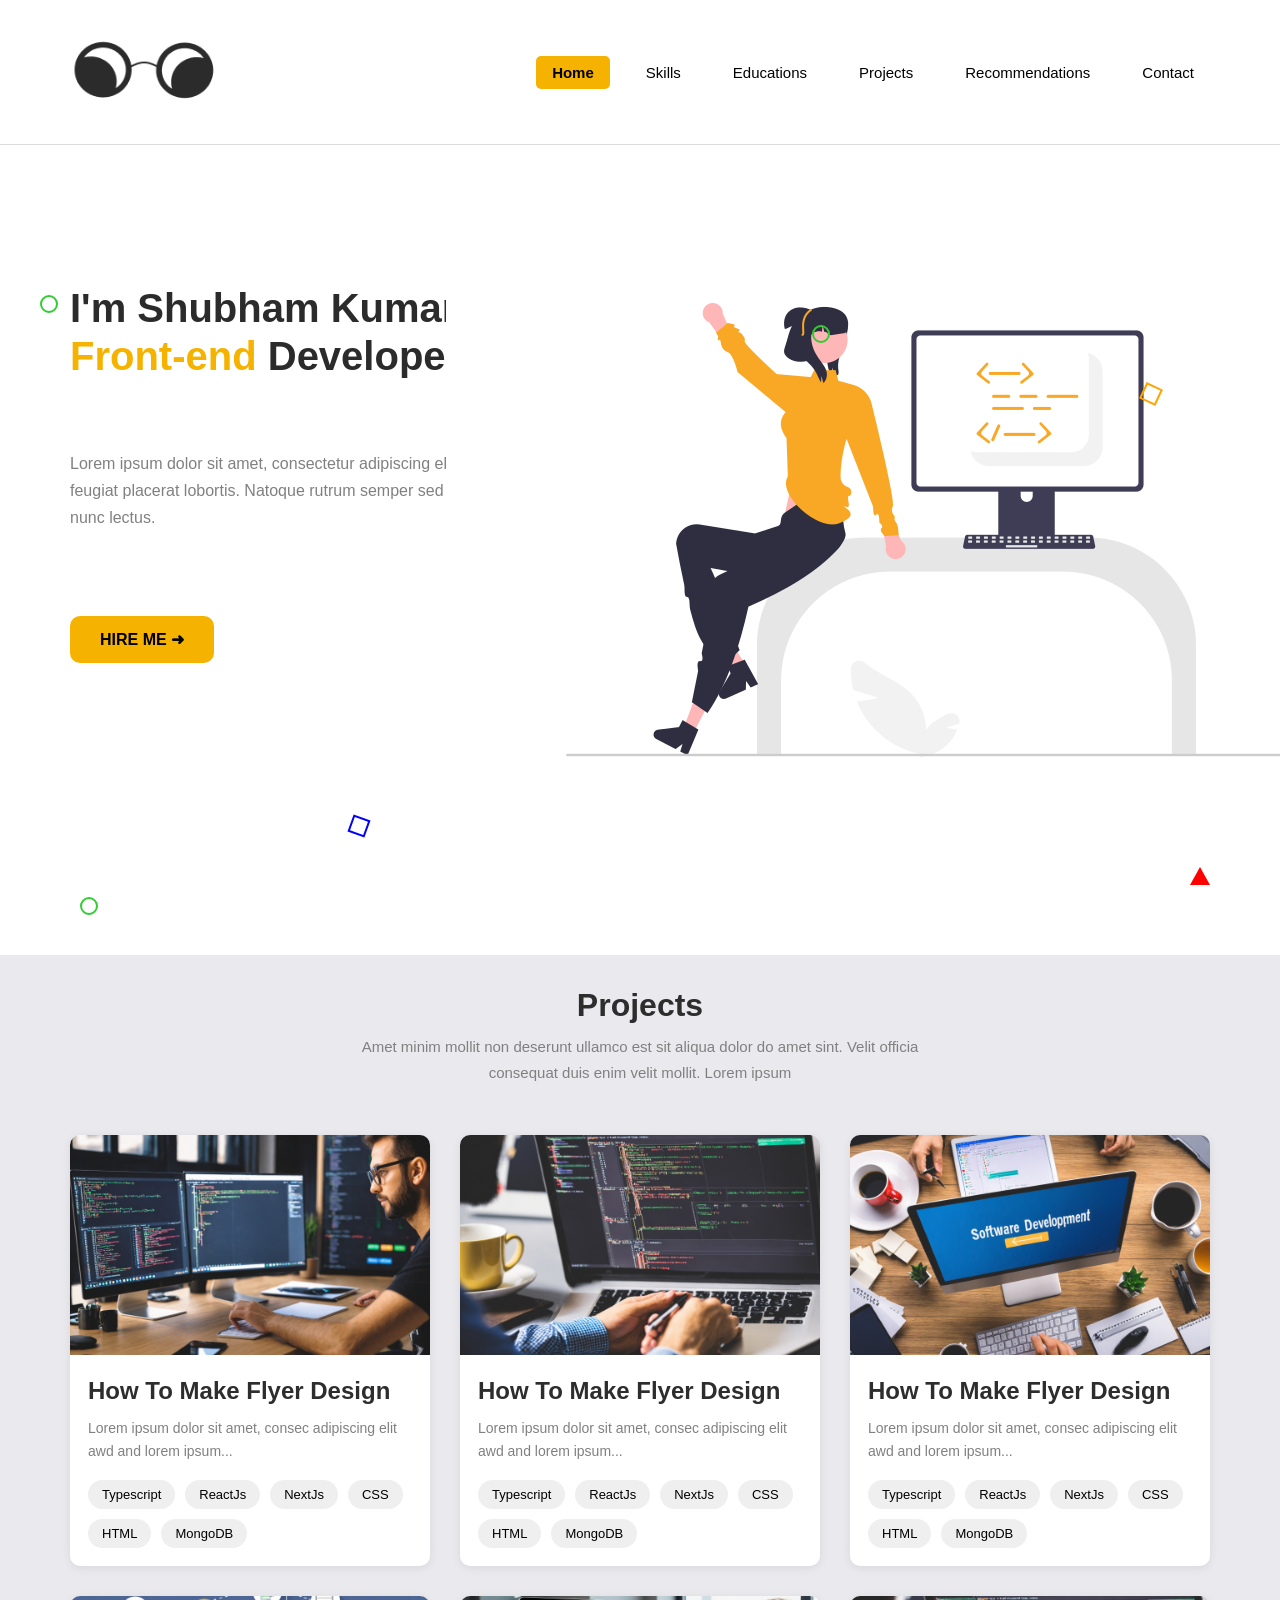
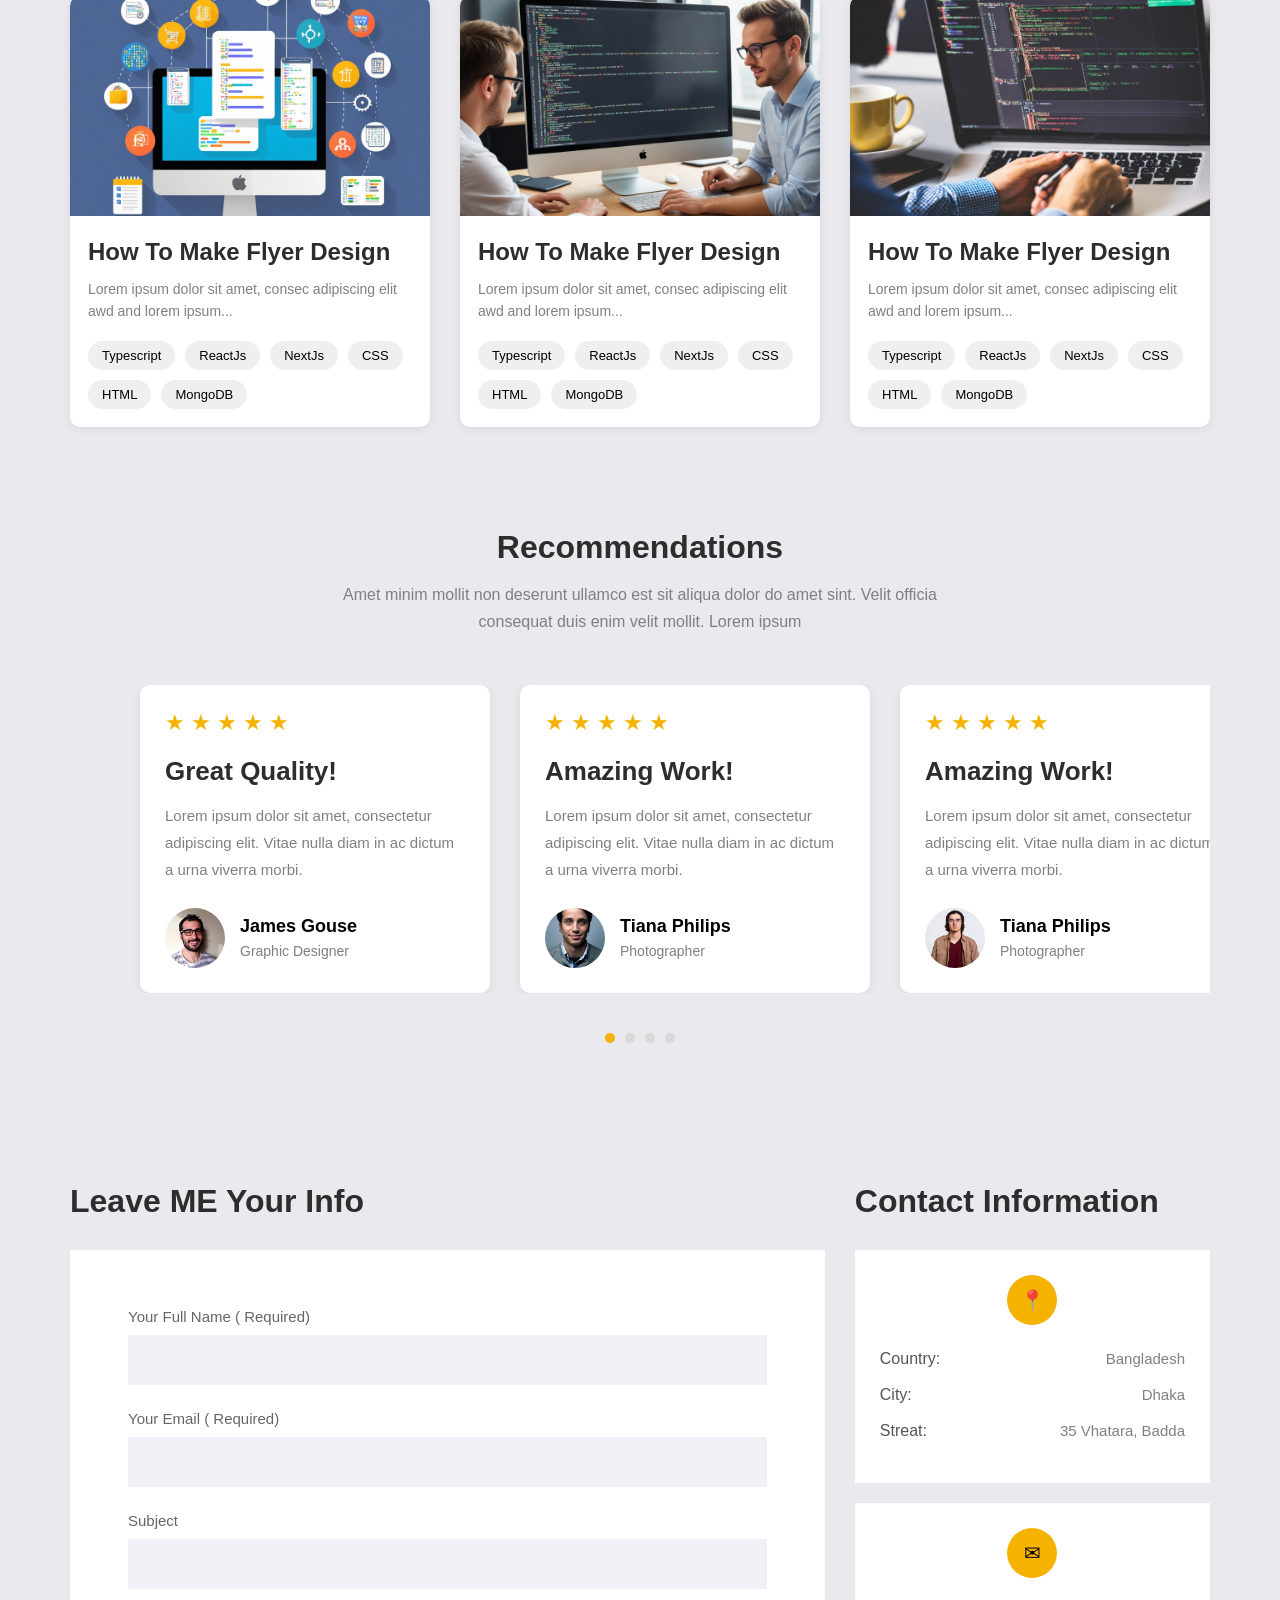
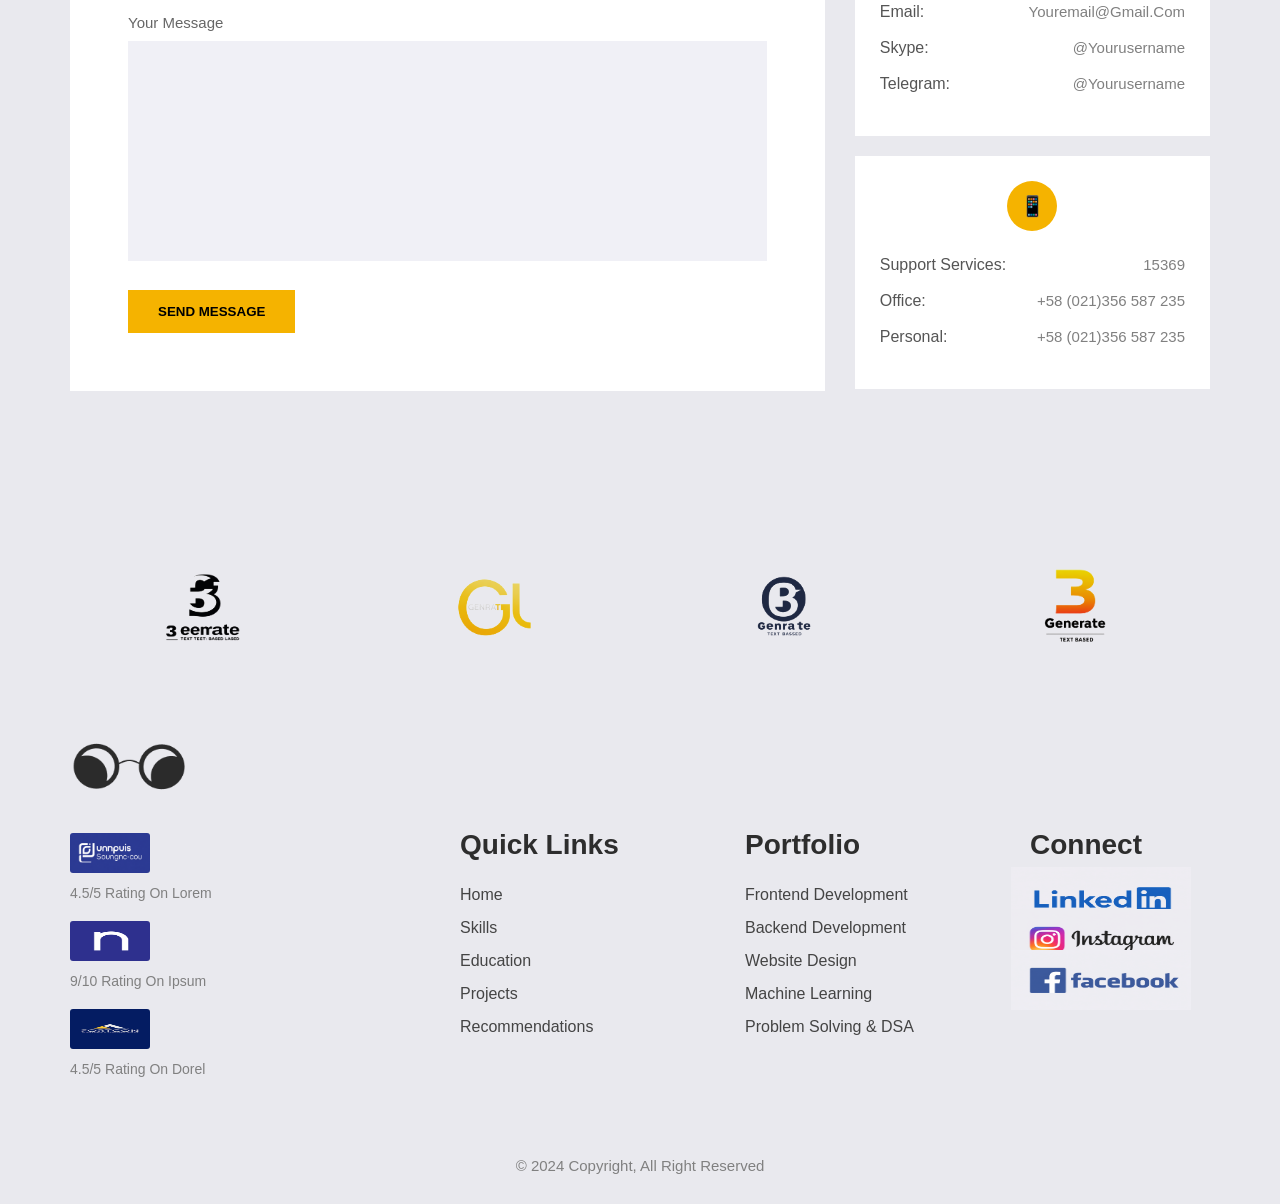
==== commit 0bc8b043: "final update" ====
--- a/index.html
+++ b/index.html
@@ -44,7 +44,7 @@
 
     <div class="hero-text">
       <h1>I'm Shubham Kumar <br>
-        <span>front-end</span> Developer
+        <span>Front-end</span> Developer
       </h1>
 
 
@@ -60,7 +60,7 @@
     </div>
     <div class="hero-image">
 
-      <img src="assets/images/hero1.png" alt="developer image">
+      <img style="width: 1000px;" src="assets/images/hero1.png" alt="developer image">
 
     </div>
 
--- a/CSS/styles.css
+++ b/CSS/styles.css
@@ -18,7 +18,7 @@
 nav {
   width: 100%;
   background: white;
-  padding: 20px 70px;
+  padding: 35px 70px;
   display: flex;
   justify-content: space-between;
   align-items: center;
@@ -28,8 +28,8 @@
 }
 
 .logo-img {
-  width: 100px;
-  height: 50px;
+  width: 150px;
+  height: 70px;
   object-fit: contain;
 }
 
@@ -78,7 +78,7 @@
   display: flex;
   justify-content: space-between;
   align-items: center;
-  padding-top: 50px;
+  padding-top: 10px;
   padding-bottom: 50px;
   padding-left: 70px;
   padding-right: 70px;
@@ -92,10 +92,11 @@
 }
 
 .hero-text h1 {
-  font-size: 60px;
+  font-size: 40px;
   line-height: 1.2;
-  margin-bottom: 20px;
+  margin-bottom: 70px;
   color: #2b2b2b;
+  margin-top: -3cm;
 }
 
 .hero-text span {
@@ -115,8 +116,9 @@
   padding-left: 30px;
   padding-right: 30px;
   border: none;
+  margin-top: 50px;
   background: #f5b300;
-  border-radius: 30px;
+  border-radius: 10px;
   font-size: 16px;
   font-weight: bold;
   cursor: pointer;
@@ -137,7 +139,6 @@
 
 .hero-image img {
   width: 100%;
-  max-width: 650px;
   height: auto;
 }
 
@@ -350,12 +351,14 @@
 .project-heading {
   text-align: center;
   margin-bottom: 50px;
+  margin-top: -1cm;
 }
 
 .project-heading h1 {
-  font-size: 42px;
+  font-size: 32px;
   color: #2d2d2d;
-  margin-bottom: 15px;
+  margin-bottom: 10px;
+  
 }
 
 .project-heading p {
@@ -465,10 +468,11 @@
 .recommend-heading {
   text-align: center;
   margin-bottom: 50px;
+  margin-top: -1cm;
 }
 
 .recommend-heading h1 {
-  font-size: 42px;
+  font-size: 32px;
   margin-bottom: 15px;
   color: #2d2d2d;
 }
@@ -610,7 +614,7 @@
 }
 
 .contact-left h1 {
-  font-size: 42px;
+  font-size: 32px;
   margin-bottom: 30px;
   color: #2d2d2d;
 }
@@ -670,7 +674,7 @@
 }
 
 .contact-right h1 {
-  font-size: 42px;
+  font-size: 32px;
   margin-bottom: 30px;
   color: #2d2d2d;
 }
@@ -763,7 +767,7 @@
 .top-logos {
   width: 100%;
   display: flex;
-  justify-content: space-between;
+  justify-content: space-around;
   align-items: center;
   flex-wrap: wrap;
   gap: 20px;
